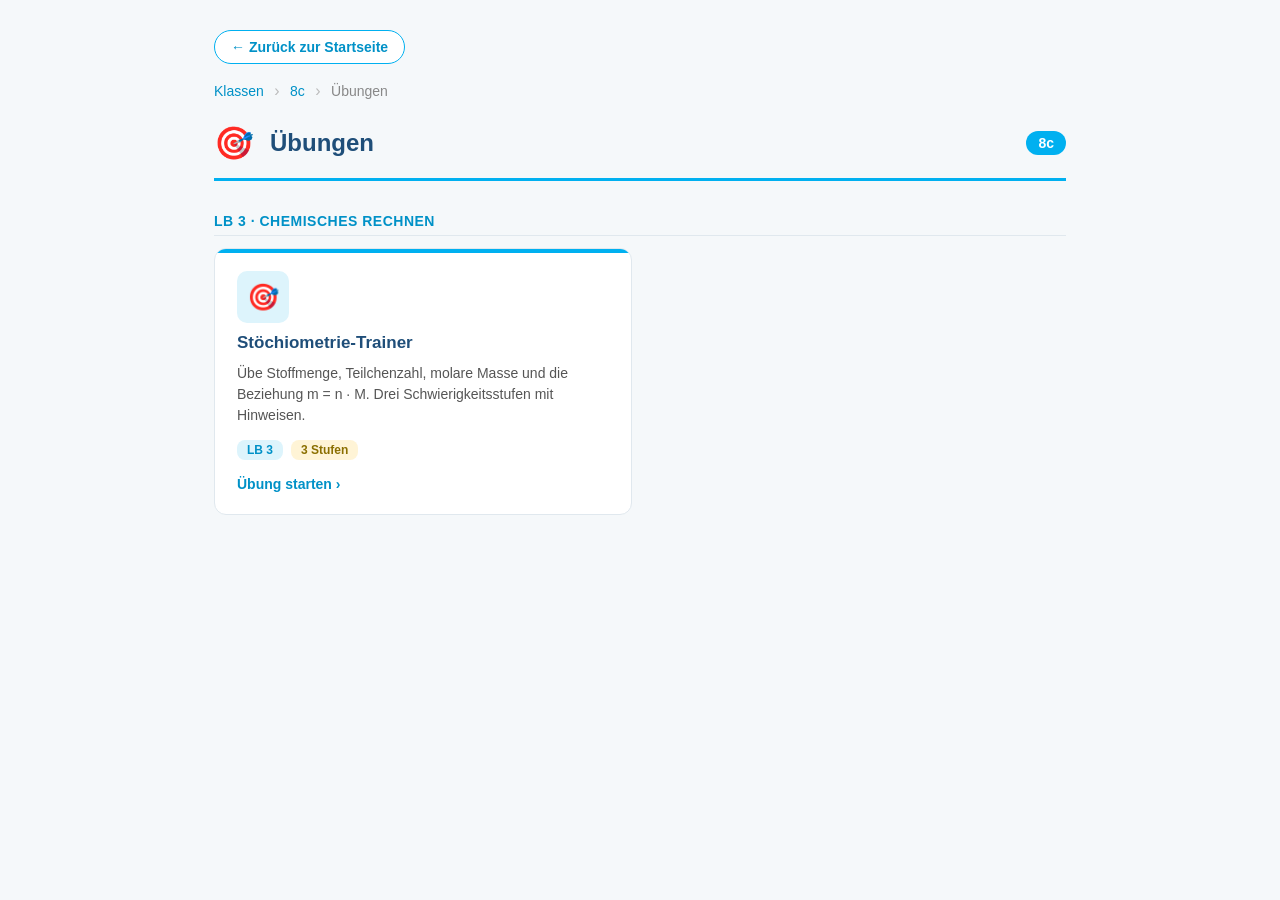
==== SCORM Chemie Portal 8.Klasse/8c/uebungen.html @ f0893412 "Add files via upload" ====
<!DOCTYPE html>
<html lang="de">
<head>
<meta charset="UTF-8">
<meta name="viewport" content="width=device-width, initial-scale=1.0">
<title>Übungen – Klasse 8c</title>
<script src="data.js"></script>
<style>
  :root {
    --cyan: #00B0F0;
    --cyan-light: #DDF4FC;
    --cyan-dark: #0091C7;
    --dark: #1F4E79;
    --bg: #F5F8FA;
    --text: #222;
  }
  * { box-sizing: border-box; -webkit-tap-highlight-color: transparent; }
  html, body {
    margin: 0; padding: 0;
    font-family: Arial, sans-serif;
    background: var(--bg);
    color: var(--text);
    min-height: 100vh;
  }
  .page {
    max-width: 900px;
    margin: 0 auto;
    padding: 30px 24px 60px;
  }

  .breadcrumb { margin-bottom: 24px; }
  .breadcrumb a {
    color: var(--cyan-dark);
    text-decoration: none;
    font-size: 14px;
  }
  .breadcrumb a:hover { text-decoration: underline; }
  .breadcrumb .sep { color: #BBB; margin: 0 6px; }
  .breadcrumb .current { color: #888; font-size: 14px; }

  /* ZURÜCK-PFEIL — eine Ebene zurück (zur 8c-Startseite) */
  .zurueck-leiste { margin-bottom: 18px; }
  .zurueck-link {
    display: inline-flex;
    align-items: center;
    gap: 6px;
    color: var(--cyan-dark);
    background: white;
    border: 1.5px solid var(--cyan);
    padding: 8px 16px;
    border-radius: 20px;
    text-decoration: none;
    font-size: 14px;
    font-weight: bold;
    transition: background 0.15s;
  }
  .zurueck-link:hover { background: var(--cyan-light); }
  .zurueck-link:active { background: var(--cyan-light); }

  .header {
    margin-bottom: 32px;
    padding-bottom: 16px;
    border-bottom: 3px solid var(--cyan);
    display: flex;
    align-items: center;
    gap: 16px;
  }
  .header .icon { font-size: 32px; }
  .header h1 {
    color: var(--dark);
    font-size: 24px;
    margin: 0;
    flex: 1;
  }
  .header .klasse-badge {
    background: var(--cyan);
    color: white;
    padding: 4px 12px;
    border-radius: 12px;
    font-weight: bold;
    font-size: 14px;
  }

  .group { margin-bottom: 32px; }
  .group-title {
    color: var(--cyan-dark);
    font-size: 14px;
    font-weight: bold;
    text-transform: uppercase;
    letter-spacing: 0.5px;
    margin-bottom: 12px;
    padding-bottom: 6px;
    border-bottom: 1px solid #E0E8EE;
  }

  /* ÜBUNG-CARDS - größer als ABs, weil interaktiver */
  .ueb-grid {
    display: grid;
    grid-template-columns: repeat(auto-fill, minmax(320px, 1fr));
    gap: 16px;
  }
  .ueb-card {
    background: white;
    border: 1.5px solid #E0E8EE;
    border-radius: 12px;
    padding: 22px;
    text-decoration: none;
    color: inherit;
    transition: all 0.15s ease;
    display: flex;
    flex-direction: column;
    gap: 10px;
    position: relative;
    overflow: hidden;
  }
  .ueb-card::before {
    content: '';
    position: absolute;
    top: 0; left: 0; right: 0;
    height: 4px;
    background: var(--cyan);
  }
  .ueb-card:hover {
    border-color: var(--cyan);
    transform: translateY(-3px);
    box-shadow: 0 10px 28px rgba(0,176,240,0.14);
  }
  .ueb-card:active { background: var(--cyan-light); }

  .ueb-icon {
    width: 52px; height: 52px;
    background: var(--cyan-light);
    border-radius: 10px;
    display: flex;
    align-items: center;
    justify-content: center;
    font-size: 26px;
  }
  .ueb-title {
    color: var(--dark);
    font-weight: bold;
    font-size: 17px;
  }
  .ueb-desc {
    color: #555;
    font-size: 14px;
    line-height: 1.5;
    flex: 1;
  }
  .ueb-meta {
    display: flex;
    gap: 8px;
    flex-wrap: wrap;
    font-size: 12px;
    margin-top: 4px;
  }
  .tag {
    background: var(--cyan-light);
    color: var(--cyan-dark);
    padding: 3px 10px;
    border-radius: 8px;
    font-weight: bold;
  }
  .tag.level {
    background: #FFF4D6;
    color: #8B6F00;
  }

  .ueb-cta {
    display: inline-flex;
    align-items: center;
    gap: 6px;
    color: var(--cyan-dark);
    font-weight: bold;
    font-size: 14px;
    margin-top: 6px;
  }

  .empty {
    text-align: center;
    padding: 60px 20px;
    color: #999;
  }
  .empty-icon { font-size: 48px; margin-bottom: 16px; }
  .loading { text-align: center; padding: 40px; color: #999; }
</style>
</head>
<body>
<div class="page">

  <div class="zurueck-leiste">
    <a href="index.html" class="zurueck-link">← Zurück zur Startseite</a>
  </div>

  <div class="breadcrumb">
    <a href="../">Klassen</a>
    <span class="sep">›</span>
    <a href="index.html">8c</a>
    <span class="sep">›</span>
    <span class="current">Übungen</span>
  </div>

  <div class="header">
    <div class="icon">🎯</div>
    <h1>Übungen</h1>
    <div class="klasse-badge">8c</div>
  </div>

  <div id="content" class="loading">Lade Übungen …</div>

</div>

<script>
  (function() {
    try {
      const data = window.PORTAL_DATA || {};
      const uebs = data.uebungen || [];
      const container = document.getElementById('content');

      if (uebs.length === 0) {
        container.className = 'empty';
        container.innerHTML = `
          <div class="empty-icon">📭</div>
          <div>Noch keine Übungen verfügbar.</div>
        `;
        return;
      }

      const groups = {};
      uebs.forEach(u => {
        const lb = u.lernbereich || 'Sonstiges';
        if (!groups[lb]) groups[lb] = [];
        groups[lb].push(u);
      });

      const sortedKeys = Object.keys(groups).sort();

      container.className = '';
      container.innerHTML = sortedKeys.map(lb => `
        <div class="group">
          <div class="group-title">${escape(lb)} ${groups[lb][0].thema ? '· ' + escape(groups[lb][0].thema) : ''}</div>
          <div class="ueb-grid">
            ${groups[lb].map(u => renderCard(u)).join('')}
          </div>
        </div>
      `).join('');
    } catch(err) {
      document.getElementById('content').innerHTML =
        '<div class="empty"><div class="empty-icon">⚠</div><div>Konnte Übungen nicht laden.</div></div>';
      console.error(err);
    }
  })();

  function renderCard(u) {
    return `
      <a href="${escape(u.datei)}" class="ueb-card">
        <div class="ueb-icon">🎯</div>
        <div class="ueb-title">${escape(u.titel)}</div>
        ${u.beschreibung ? `<div class="ueb-desc">${escape(u.beschreibung)}</div>` : ''}
        <div class="ueb-meta">
          ${u.lernbereich ? `<span class="tag">${escape(u.lernbereich)}</span>` : ''}
          ${u.level ? `<span class="tag level">${escape(u.level)}</span>` : ''}
        </div>
        <div class="ueb-cta">Übung starten ›</div>
      </a>
    `;
  }

  function escape(s) {
    return String(s).replace(/[&<>"']/g, c => ({
      '&':'&amp;','<':'&lt;','>':'&gt;','"':'&quot;',"'":'&#39;'
    })[c]);
  }
</script>

</body>
</html>
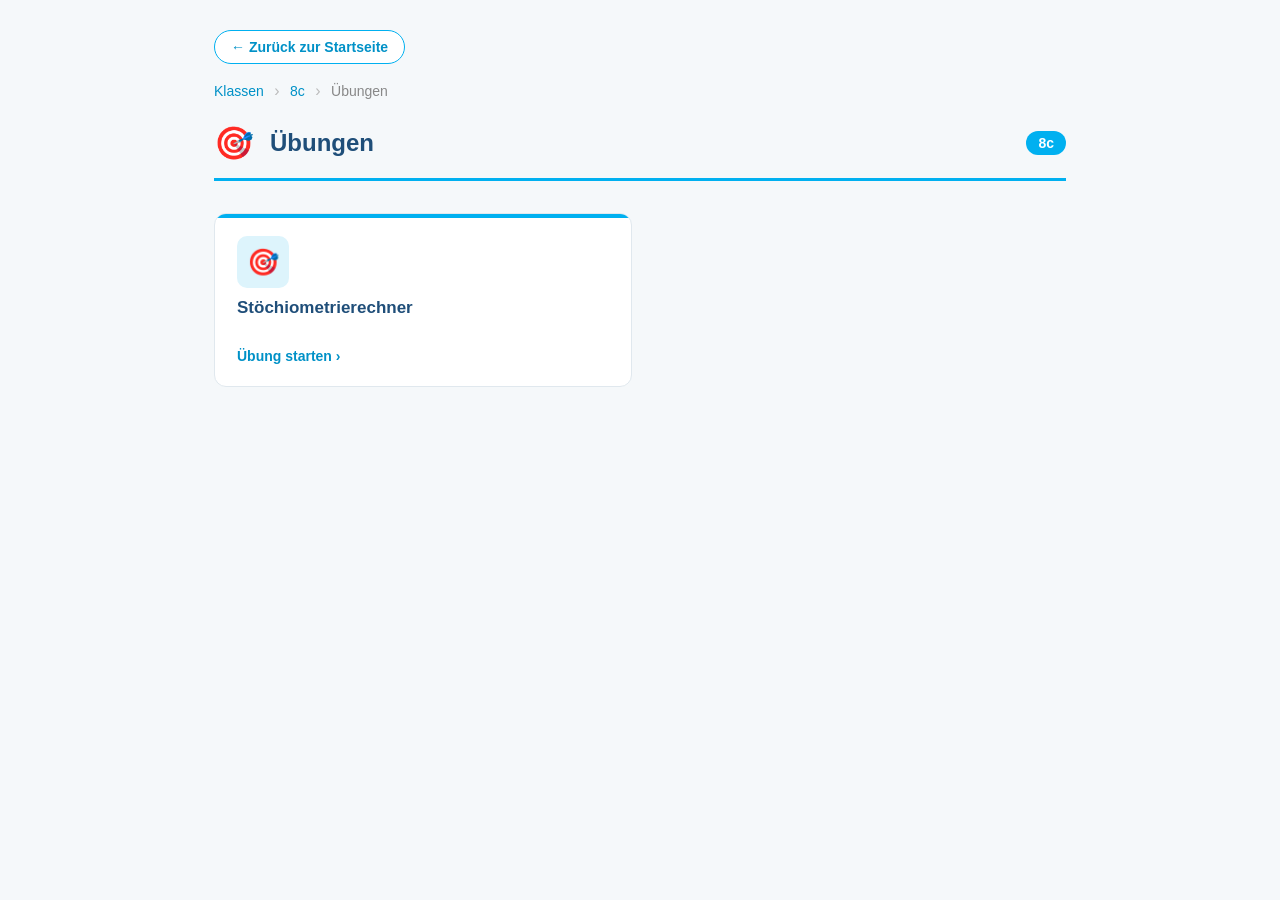
==== commit da772ff0: "Add files via upload" ====
--- a/SCORM Chemie Portal 8.Klasse/8c/uebungen.html
+++ b/SCORM Chemie Portal 8.Klasse/8c/uebungen.html
@@ -227,8 +227,13 @@
       }
 
       const groups = {};
+      const ungrouped = [];
       uebs.forEach(u => {
-        const lb = u.lernbereich || 'Sonstiges';
+        if (!u.lernbereich) {
+          ungrouped.push(u);
+          return;
+        }
+        const lb = u.lernbereich;
         if (!groups[lb]) groups[lb] = [];
         groups[lb].push(u);
       });
@@ -236,7 +241,7 @@
       const sortedKeys = Object.keys(groups).sort();
 
       container.className = '';
-      container.innerHTML = sortedKeys.map(lb => `
+      const grouped = sortedKeys.map(lb => `
         <div class="group">
           <div class="group-title">${escape(lb)} ${groups[lb][0].thema ? '· ' + escape(groups[lb][0].thema) : ''}</div>
           <div class="ueb-grid">
@@ -244,6 +249,14 @@
           </div>
         </div>
       `).join('');
+      const ungroupedHtml = ungrouped.length > 0 ? `
+        <div class="group">
+          <div class="ueb-grid">
+            ${ungrouped.map(u => renderCard(u)).join('')}
+          </div>
+        </div>
+      ` : '';
+      container.innerHTML = grouped + ungroupedHtml;
     } catch(err) {
       document.getElementById('content').innerHTML =
         '<div class="empty"><div class="empty-icon">⚠</div><div>Konnte Übungen nicht laden.</div></div>';
